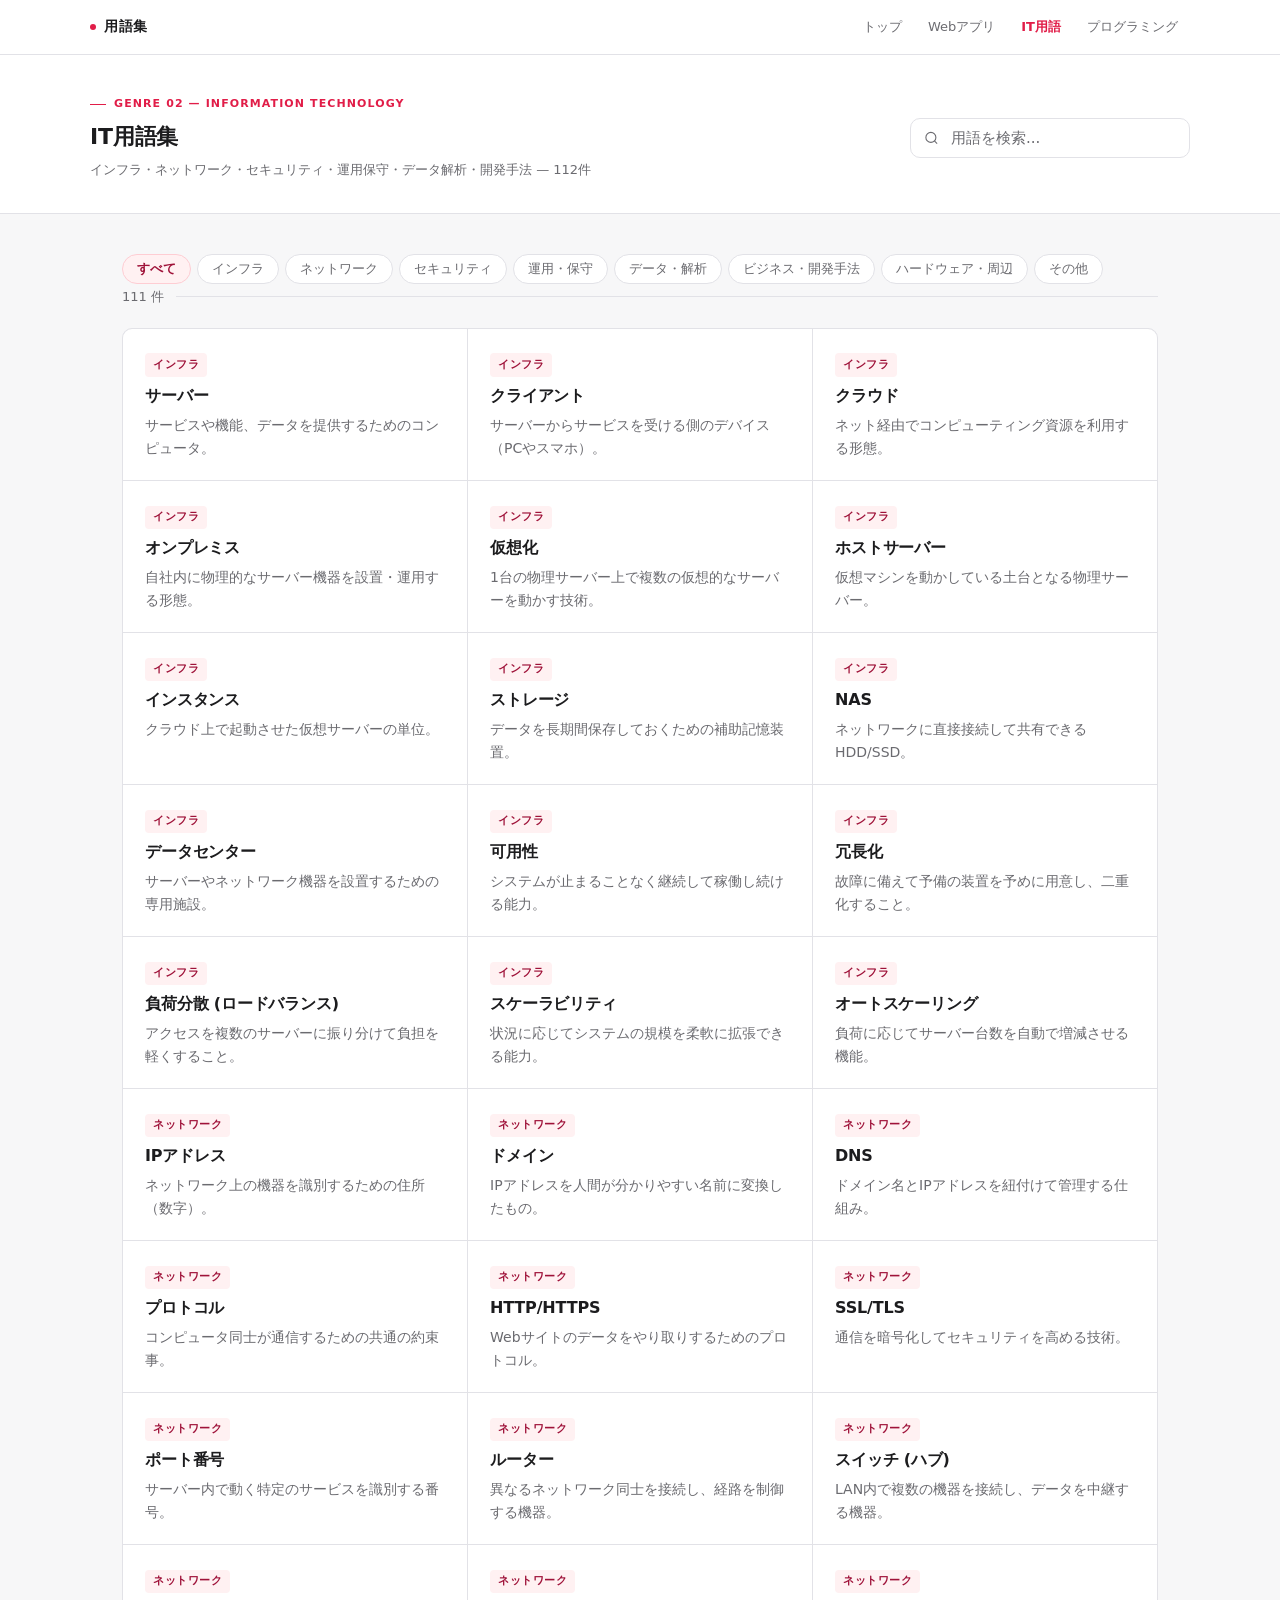
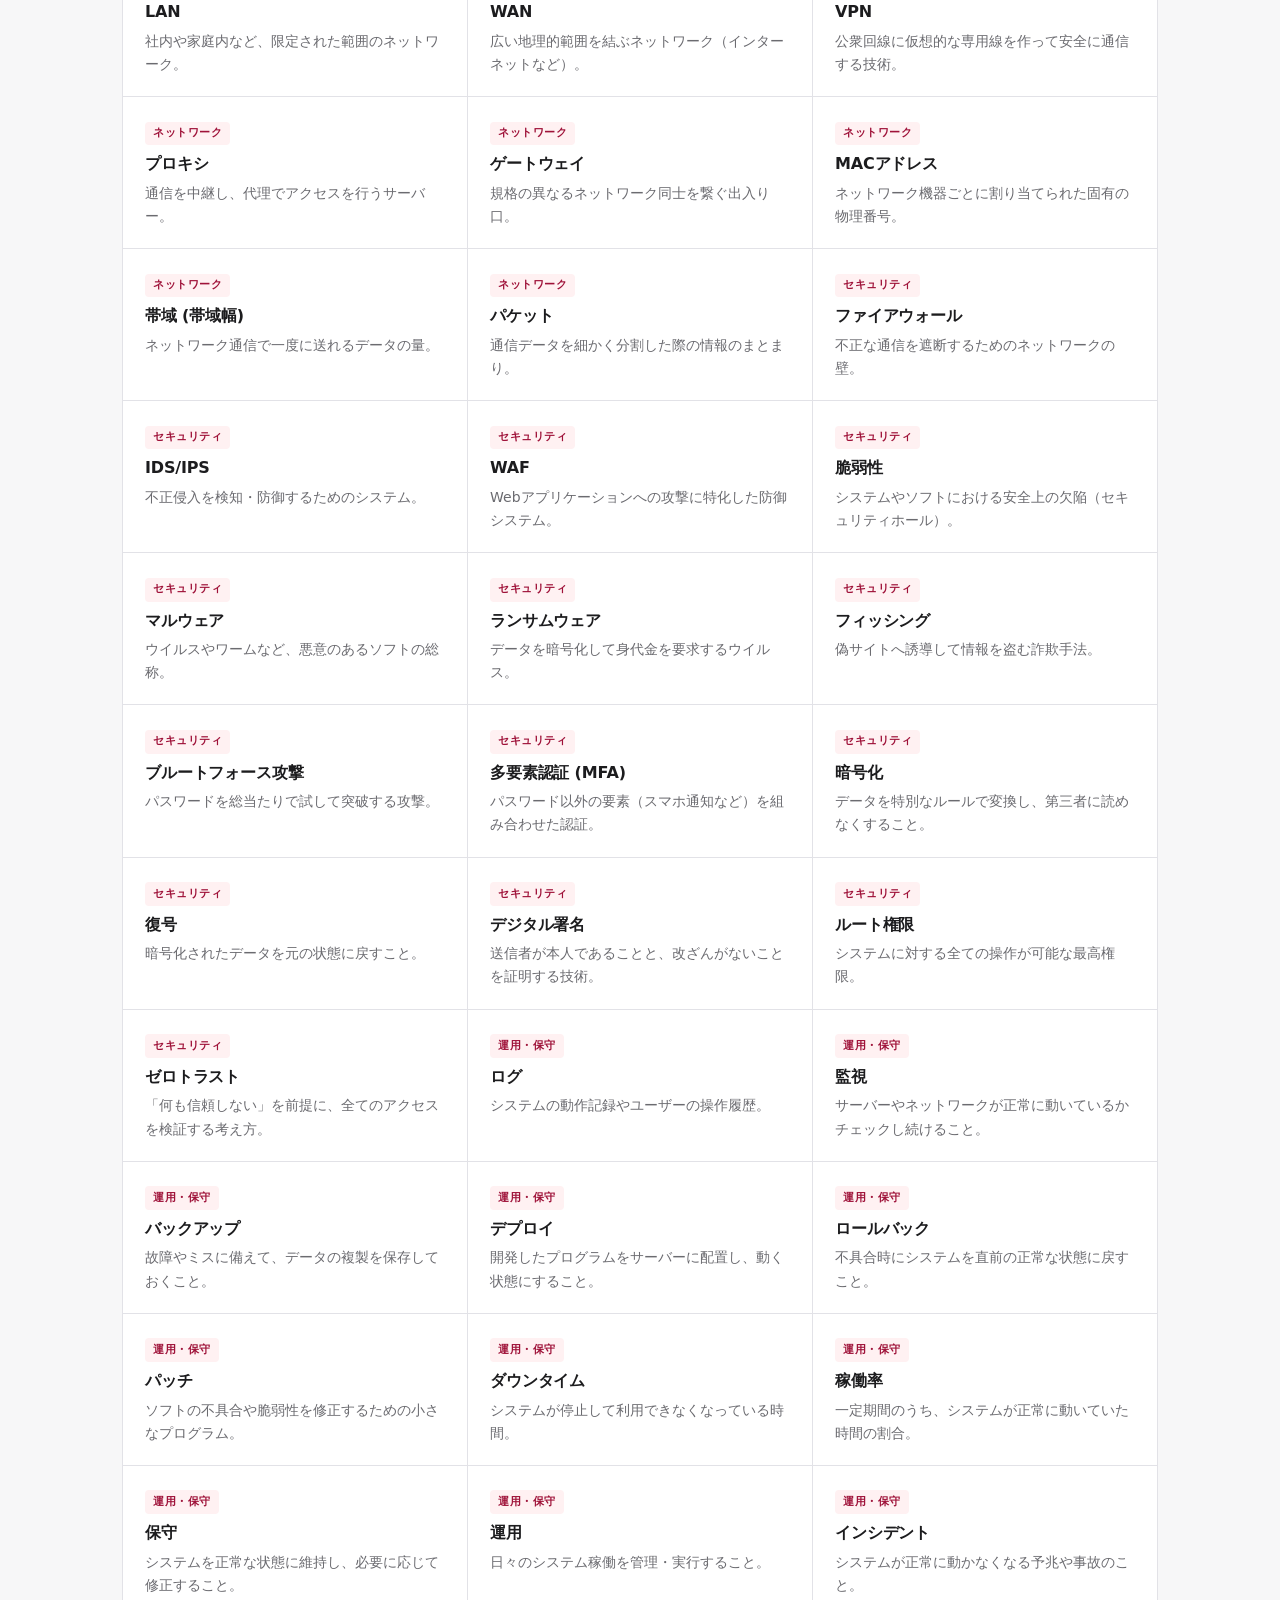
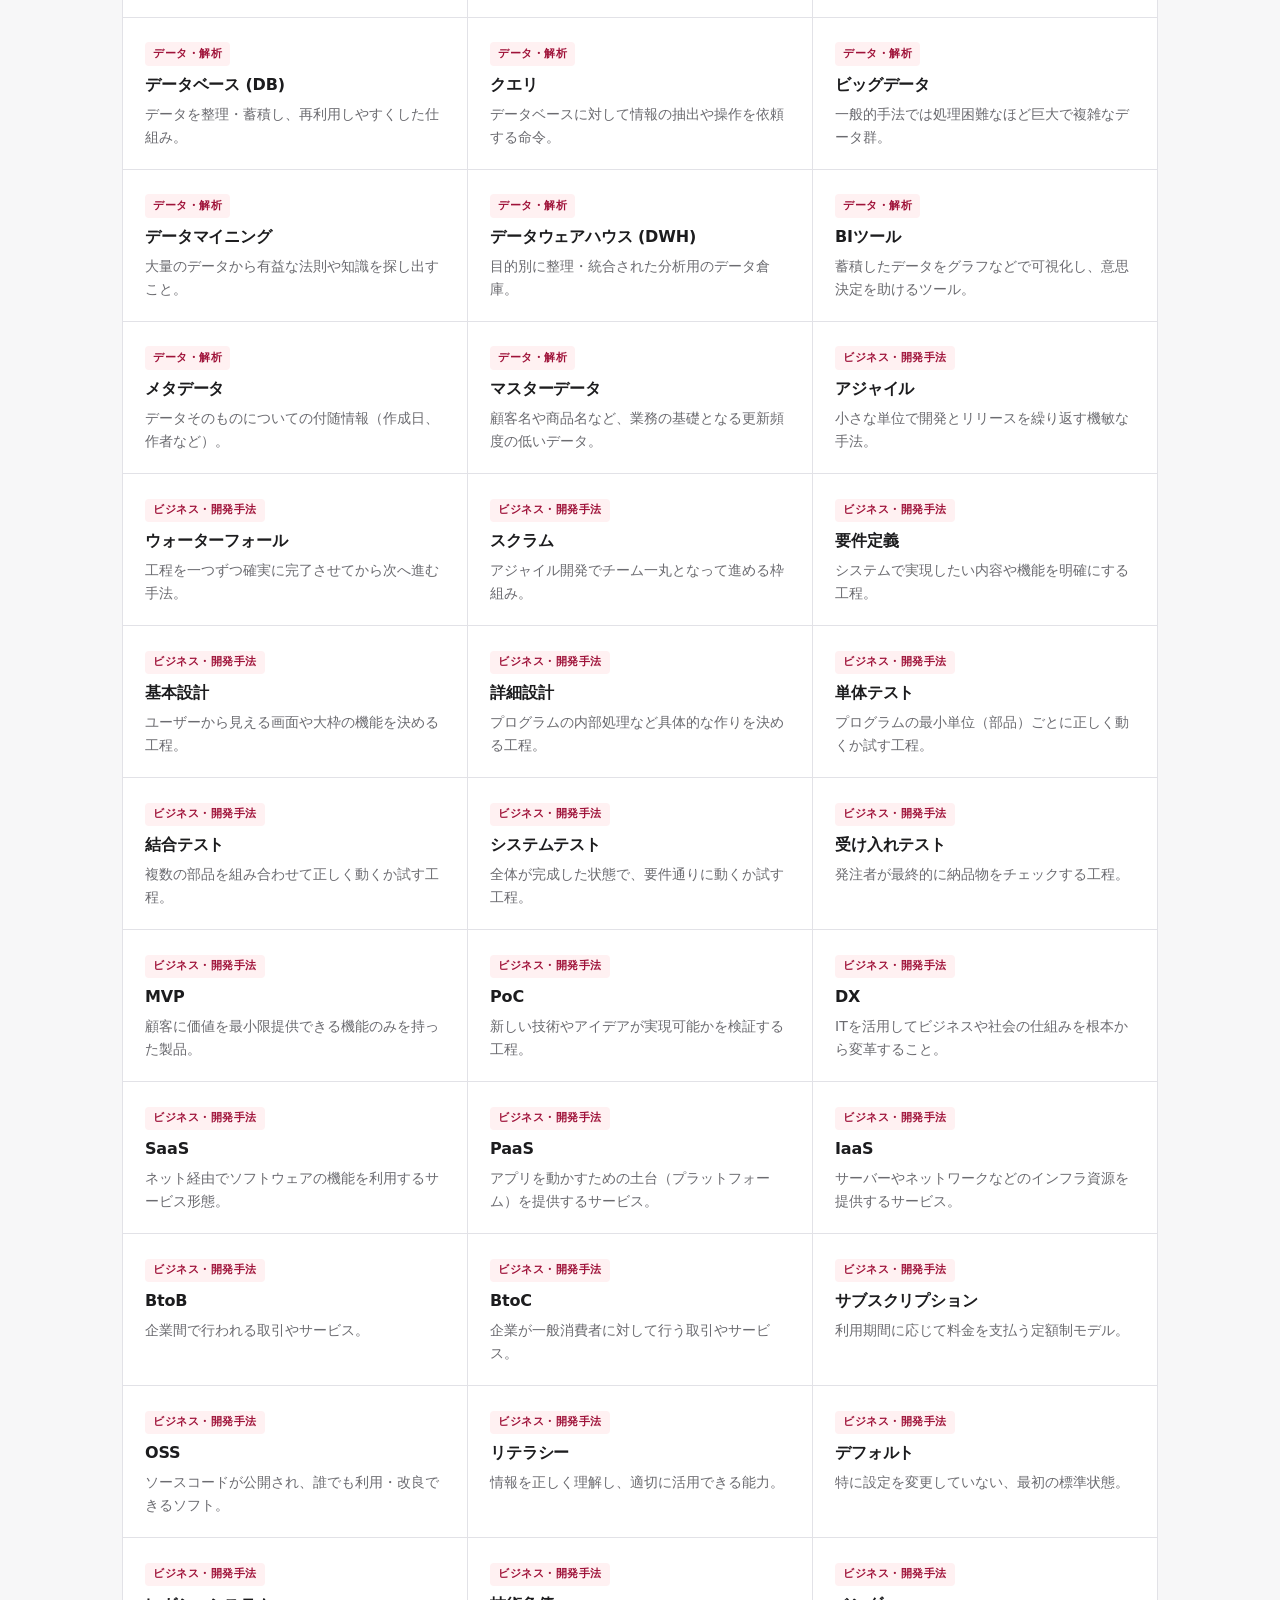
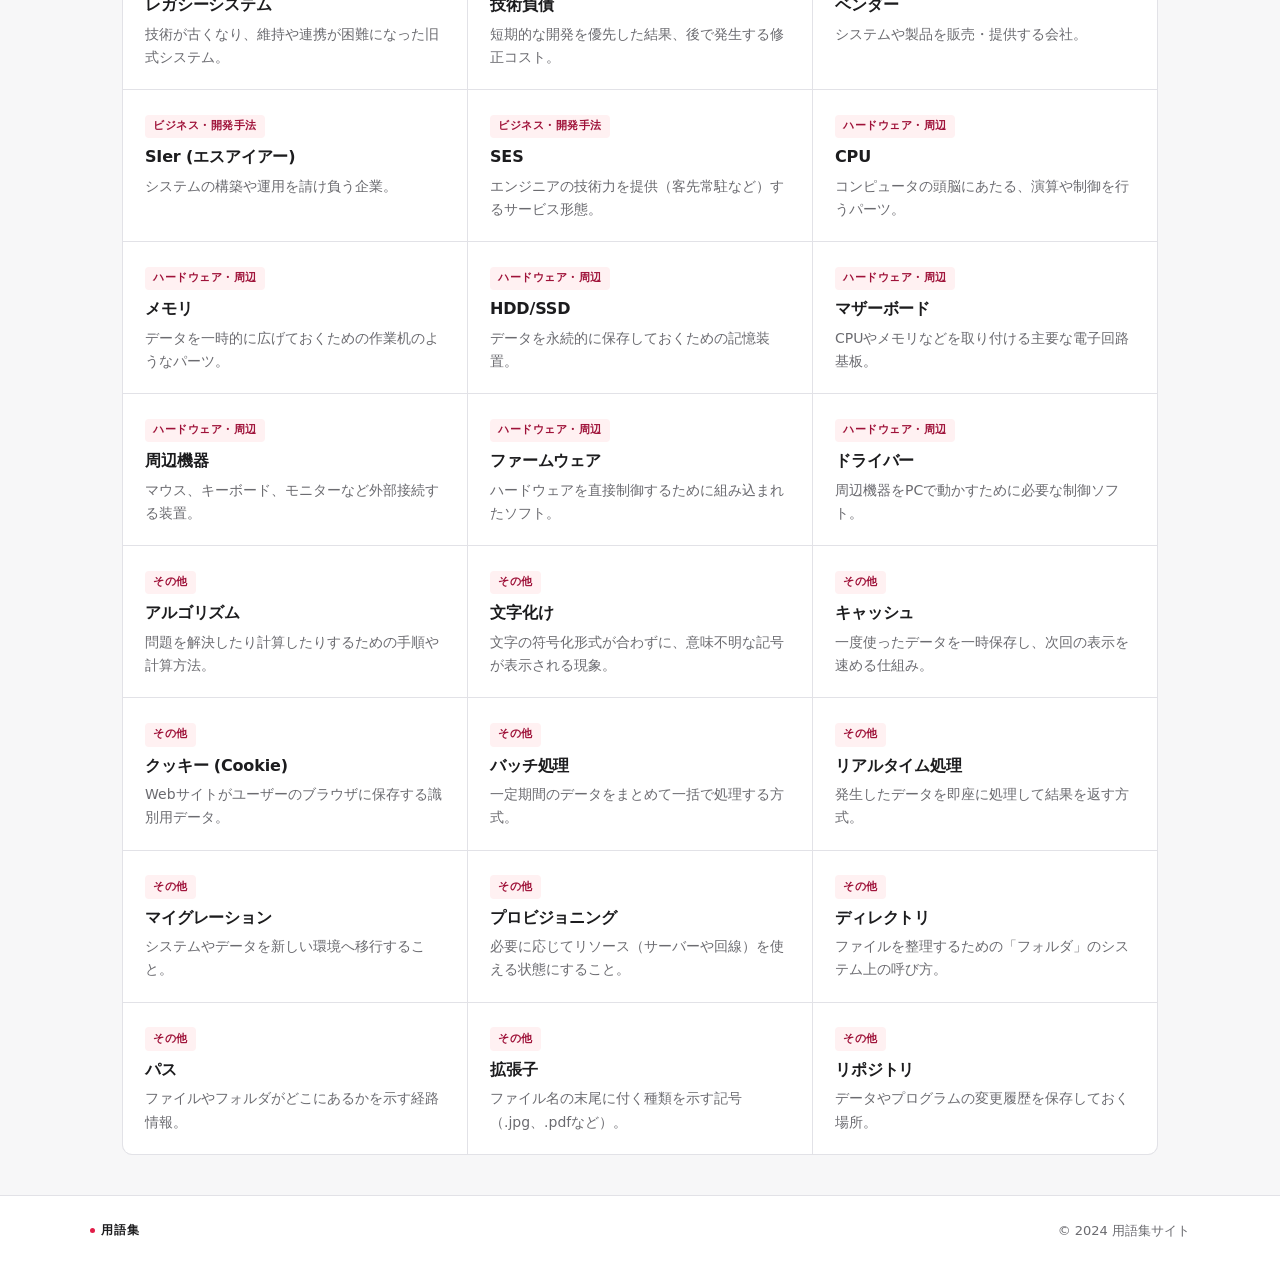
==== it.html @ d284932f "Initial commit: 用語集サイトの初期実装 - トップページ（横断検索付き） - 用語集3ページ（Webアプリ / IT用語 / プログラミング） - 全359件のデータをJSファイルとし" ====
<!DOCTYPE html>
<html lang="ja">
<head>
  <meta charset="UTF-8">
  <meta name="viewport" content="width=device-width, initial-scale=1.0">
  <title>用語集 | IT用語</title>
  <link rel="stylesheet" href="css/style.css">
</head>
<body class="page-it">
  <header>
    <div class="header-inner">
      <a class="site-title" href="index.html">用語集</a>
      <nav>
        <a href="index.html">トップ</a>
        <a href="webapp.html">Webアプリ</a>
        <a href="it.html" class="active">IT用語</a>
        <a href="programming.html">プログラミング</a>
      </nav>
    </div>
  </header>

  <section class="page-heading">
    <div class="page-heading-inner">
      <div class="page-heading__left">
        <p class="page-heading__kicker">Genre 02 — Information Technology</p>
        <h1>IT用語集</h1>
        <p class="page-heading__sub">インフラ・ネットワーク・セキュリティ・運用保守・データ解析・開発手法 — 112件</p>
      </div>
      <div class="page-heading__search">
        <div class="search-wrap">
          <input type="search" id="search" placeholder="用語を検索...">
        </div>
      </div>
    </div>
  </section>

  <main>
    <div id="filter-buttons"></div>

    <div class="result-bar">
      <span id="result-count"></span>
    </div>

    <div id="card-grid"></div>
  </main>

  <footer>
    <div class="footer-inner">
      <span class="footer-brand">用語集</span>
      <p>&copy; 2024 用語集サイト</p>
    </div>
  </footer>

  <script src="data/it-data.js"></script>
  <script>const GLOSSARY_DATA = IT_DATA;</script>
  <script src="js/glossary.js"></script>
</body>
</html>
---- css/style.css ----
/* ============================================================
   Design Tokens
   ============================================================ */
:root {
  --red:       #e11d48;
  --red-dark:  #9f1239;
  --red-light: #fff1f2;
  --red-mid:   #fecdd3;

  --ink:       #1c1c1e;
  --ink-2:     #3a3a3c;
  --muted:     #6b6b70;
  --border:    #e2e2e7;
  --bg:        #f7f7f8;
  --surface:   #ffffff;

  --radius:    10px;
  --transition: 0.18s ease;
}

/* ============================================================
   Reset & Base
   ============================================================ */
*, *::before, *::after { box-sizing: border-box; margin: 0; padding: 0; }

body {
  font-family: "Hiragino Sans", "Hiragino Kaku Gothic ProN", "Noto Sans JP",
               system-ui, -apple-system, sans-serif;
  background: var(--bg);
  color: var(--ink);
  line-height: 1.7;
  min-height: 100vh;
  display: flex;
  flex-direction: column;
  -webkit-font-smoothing: antialiased;
}

/* ============================================================
   Header
   ============================================================ */
header {
  background: var(--surface);
  border-bottom: 1px solid var(--border);
  padding: 0 2rem;
  position: sticky;
  top: 0;
  z-index: 100;
}

.header-inner {
  max-width: 1100px;
  margin: 0 auto;
  display: flex;
  align-items: center;
  gap: 2rem;
  height: 54px;
}

.site-title {
  font-size: 0.875rem;
  font-weight: 600;
  letter-spacing: 0.05em;
  text-transform: uppercase;
  text-decoration: none;
  color: var(--ink);
  white-space: nowrap;
  display: flex;
  align-items: center;
  gap: 0.5rem;
  flex-shrink: 0;
}

.site-title::before {
  content: '';
  display: block;
  width: 6px;
  height: 6px;
  border-radius: 50%;
  background: var(--red);
}

nav {
  display: flex;
  gap: 0.125rem;
  overflow-x: auto;
  scrollbar-width: none;
  margin-left: auto;
}
nav::-webkit-scrollbar { display: none; }

nav a {
  text-decoration: none;
  color: var(--muted);
  font-size: 0.8125rem;
  font-weight: 500;
  padding: 0.375rem 0.75rem;
  border-radius: 6px;
  white-space: nowrap;
  transition: color var(--transition), background var(--transition);
}
nav a:hover { color: var(--ink); background: var(--bg); }
nav a.active { color: var(--red); font-weight: 600; }

/* ============================================================
   Page intro（トップページ）
   ============================================================ */
.page-intro {
  padding: 4rem 2rem 3rem;
  border-bottom: 1px solid var(--border);
  background: var(--surface);
}

.page-intro-inner {
  max-width: 1100px;
  margin: 0 auto;
}

.page-intro__eyebrow {
  display: flex;
  align-items: center;
  gap: 0.75rem;
  font-size: 0.75rem;
  font-weight: 600;
  letter-spacing: 0.1em;
  text-transform: uppercase;
  color: var(--red);
  margin-bottom: 1.125rem;
}

.page-intro__eyebrow::before {
  content: '';
  display: block;
  width: 20px;
  height: 1.5px;
  background: var(--red);
}

.page-intro h1 {
  font-size: clamp(1.5rem, 3.5vw, 2.125rem);
  font-weight: 700;
  letter-spacing: -0.01em;
  line-height: 1.3;
  color: var(--ink);
  margin-bottom: 0.875rem;
}

.page-intro__desc {
  font-size: 0.9375rem;
  color: var(--muted);
  max-width: 480px;
  line-height: 1.75;
  margin-bottom: 1.5rem;
}

/* トップページ横断検索 */
.intro-search {
  margin-bottom: 2rem;
}

.intro-search .search-wrap { display: inline-block; width: 100%; max-width: 480px; }

.intro-search #index-search {
  width: 100%;
  max-width: 480px;
  padding: 0.75rem 1rem 0.75rem 2.75rem;
  font-size: 1rem;
}

.intro-search__hint {
  margin-top: 0.5rem;
  font-size: 0.8125rem;
  color: var(--muted);
}

.page-intro__stats {
  display: flex;
  gap: 2rem;
  flex-wrap: wrap;
  padding-top: 1.75rem;
  border-top: 1px solid var(--border);
}

.stat {
  display: flex;
  flex-direction: column;
  gap: 0.2rem;
}

.stat__num {
  font-size: 1.375rem;
  font-weight: 700;
  color: var(--ink);
  letter-spacing: -0.02em;
  line-height: 1;
}

.stat__label {
  font-size: 0.75rem;
  color: var(--muted);
  letter-spacing: 0.04em;
}

/* ============================================================
   Main
   ============================================================ */
main {
  flex: 1;
  max-width: 1100px;
  margin: 0 auto;
  padding: 2.5rem 2rem;
  width: 100%;
}

/* ============================================================
   Genre cards（トップページ）
   ============================================================ */
.genre-grid {
  display: grid;
  grid-template-columns: repeat(auto-fit, minmax(290px, 1fr));
  gap: 1rem;
}

.genre-card {
  background: var(--surface);
  border: 1px solid var(--border);
  border-top: 3px solid var(--red);
  border-radius: var(--radius);
  padding: 2rem 1.875rem;
  text-decoration: none;
  color: var(--ink);
  display: flex;
  flex-direction: column;
  gap: 0;
  box-shadow: 0 1px 4px rgba(0, 0, 0, .06);
  transition: box-shadow var(--transition), transform var(--transition), border-color var(--transition);
}

.genre-card:hover {
  box-shadow: 0 4px 16px rgba(0, 0, 0, .10);
  transform: translateY(-2px);
}

.genre-card__label {
  font-size: 0.6875rem;
  font-weight: 600;
  letter-spacing: 0.1em;
  text-transform: uppercase;
  color: var(--red);
  margin-bottom: 0.875rem;
}

.genre-card__name {
  font-size: 1.1875rem;
  font-weight: 700;
  letter-spacing: -0.01em;
  margin-bottom: 0.625rem;
  color: var(--ink);
}

.genre-card__desc {
  font-size: 0.875rem;
  color: var(--muted);
  line-height: 1.7;
  flex: 1;
  margin-bottom: 1.5rem;
}

.genre-card__footer {
  display: flex;
  align-items: center;
  justify-content: space-between;
}

.genre-card__count {
  font-size: 0.8125rem;
  font-weight: 600;
  color: var(--red);
}

.genre-card__arrow {
  font-size: 0.875rem;
  color: var(--muted);
  transition: color var(--transition), transform var(--transition);
}

.genre-card:hover .genre-card__arrow {
  color: var(--red);
  transform: translateX(4px);
}

/* ============================================================
   Page heading（用語集ページ）
   ============================================================ */
.page-heading {
  padding: 2.5rem 2rem 2rem;
  border-bottom: 1px solid var(--border);
  background: var(--surface);
}

.page-heading-inner {
  max-width: 1100px;
  margin: 0 auto;
  display: flex;
  align-items: center;
  justify-content: space-between;
  gap: 1.5rem;
  flex-wrap: wrap;
}

.page-heading__search {
  flex-shrink: 0;
}

.page-heading__search .search-wrap { display: block; }

.page-heading__search #search {
  max-width: 280px;
  width: 280px;
}

.page-heading__left {
  display: flex;
  flex-direction: column;
  gap: 0.25rem;
}

.page-heading__kicker {
  font-size: 0.6875rem;
  font-weight: 600;
  letter-spacing: 0.1em;
  text-transform: uppercase;
  color: var(--red);
  display: flex;
  align-items: center;
  gap: 0.5rem;
}

.page-heading__kicker::before {
  content: '';
  display: block;
  width: 16px;
  height: 1.5px;
  background: var(--red);
}

.page-heading h1 {
  font-size: 1.375rem;
  font-weight: 700;
  letter-spacing: -0.01em;
  color: var(--ink);
}

.page-heading__sub {
  font-size: 0.8125rem;
  color: var(--muted);
}

/* ============================================================
   Controls
   ============================================================ */
.controls {
  display: flex;
  flex-direction: column;
  gap: 0.875rem;
  margin-bottom: 1.5rem;
}

.search-wrap { position: relative; }

.search-wrap::before {
  content: '';
  position: absolute;
  left: 0.875rem;
  top: 50%;
  transform: translateY(-50%);
  width: 15px;
  height: 15px;
  background: url("data:image/svg+xml,%3Csvg xmlns='http://www.w3.org/2000/svg' fill='none' stroke='%236b6b70' stroke-width='1.75' viewBox='0 0 24 24'%3E%3Ccircle cx='11' cy='11' r='8'/%3E%3Cpath d='m21 21-4.35-4.35'/%3E%3C/svg%3E") center/contain no-repeat;
  pointer-events: none;
}

#search {
  width: 100%;
  max-width: 420px;
  padding: 0.625rem 1rem 0.625rem 2.5rem;
  border: 1px solid var(--border);
  border-radius: var(--radius);
  font-size: 0.9375rem;
  font-family: inherit;
  background: var(--surface);
  color: var(--ink);
  outline: none;
  transition: border-color var(--transition);
}

#search:focus { border-color: var(--red); }
#search::placeholder { color: var(--muted); }

#filter-buttons {
  display: flex;
  gap: 0.375rem;
  overflow-x: auto;
  padding-bottom: 2px;
  scrollbar-width: none;
}
#filter-buttons::-webkit-scrollbar { display: none; }

.filter-btn {
  padding: 0.3rem 0.875rem;
  border: 1px solid var(--border);
  background: var(--surface);
  border-radius: 100px;
  font-size: 0.8125rem;
  font-weight: 500;
  font-family: inherit;
  color: var(--muted);
  cursor: pointer;
  white-space: nowrap;
  transition: border-color var(--transition), color var(--transition), background var(--transition);
}

.filter-btn:hover { border-color: var(--red); color: var(--red); }

.filter-btn.active {
  background: var(--red-light);
  border-color: var(--red-mid);
  color: var(--red-dark);
  font-weight: 600;
}

/* ============================================================
   Result count
   ============================================================ */
.result-bar {
  display: flex;
  align-items: center;
  gap: 0.75rem;
  margin-bottom: 1.25rem;
}

#result-count {
  font-size: 0.8125rem;
  color: var(--muted);
  white-space: nowrap;
}

.result-bar::after {
  content: '';
  flex: 1;
  height: 1px;
  background: var(--border);
}

/* ============================================================
   Card grid
   ============================================================ */
#card-grid,
#index-result-grid {
  display: grid;
  grid-template-columns: repeat(auto-fill, minmax(270px, 1fr));
  gap: 1px;
  background: var(--border);
  border: 1px solid var(--border);
  border-radius: var(--radius);
  overflow: hidden;
}

/* ============================================================
   Term cards
   ============================================================ */
.card {
  background: var(--surface);
  padding: 1.25rem 1.375rem;
  transition: background var(--transition);
}

.card:hover { background: var(--red-light); }

/* ジャンルラベル（トップページ横断検索結果用） */
.card__genre {
  display: block;
  font-size: 0.6875rem;
  font-weight: 700;
  letter-spacing: 0.08em;
  text-transform: uppercase;
  color: var(--red);
  margin-bottom: 0.25rem;
}

.card__badge {
  display: inline-block;
  font-size: 0.6875rem;
  font-weight: 600;
  letter-spacing: 0.05em;
  padding: 0.15rem 0.5rem;
  border-radius: 4px;
  margin-bottom: 0.5rem;
  background: var(--badge-bg, var(--bg));
  color: var(--badge-color, var(--muted));
}

.card__term {
  font-size: 1rem;
  font-weight: 700;
  letter-spacing: -0.01em;
  line-height: 1.4;
  margin-bottom: 0.4rem;
  color: var(--ink);
}

.card__desc {
  font-size: 0.875rem;
  color: var(--muted);
  line-height: 1.65;
}

/* ============================================================
   Empty state
   ============================================================ */
.empty-state {
  grid-column: 1 / -1;
  text-align: center;
  padding: 4rem 1rem;
  color: var(--muted);
  font-size: 0.9375rem;
  background: var(--surface);
}

/* ============================================================
   Footer
   ============================================================ */
footer {
  border-top: 1px solid var(--border);
  background: var(--surface);
  padding: 1.5rem 2rem;
}

.footer-inner {
  max-width: 1100px;
  margin: 0 auto;
  display: flex;
  align-items: center;
  justify-content: space-between;
  gap: 1rem;
  flex-wrap: wrap;
}

.footer-brand {
  font-size: 0.75rem;
  font-weight: 600;
  letter-spacing: 0.08em;
  text-transform: uppercase;
  color: var(--ink);
  display: flex;
  align-items: center;
  gap: 0.4rem;
}

.footer-brand::before {
  content: '';
  width: 5px;
  height: 5px;
  border-radius: 50%;
  background: var(--red);
}

footer p { font-size: 0.8125rem; color: var(--muted); }

/* ============================================================
   Page color（全ページ統一で赤）
   ============================================================ */
body.page-webapp,
body.page-it,
body.page-programming {
  --badge-bg:    var(--red-light);
  --badge-color: var(--red-dark);
}

/* ============================================================
   Responsive
   ============================================================ */
@media (max-width: 768px) {
  .page-intro { padding: 2.5rem 1.25rem 2rem; }
  main { padding: 2rem 1.25rem; }
  .page-heading { padding: 2rem 1.25rem 1.5rem; }
}

@media (max-width: 768px) {
  .page-heading__search { width: 100%; }
  .page-heading__search #search { width: 100%; max-width: 100%; }
}

@media (max-width: 600px) {
  header { padding: 0 1.25rem; }
  .genre-grid { grid-template-columns: 1fr; }
  #card-grid,
  #index-result-grid { grid-template-columns: 1fr; }
  .footer-inner { flex-direction: column; gap: 0.5rem; }
}
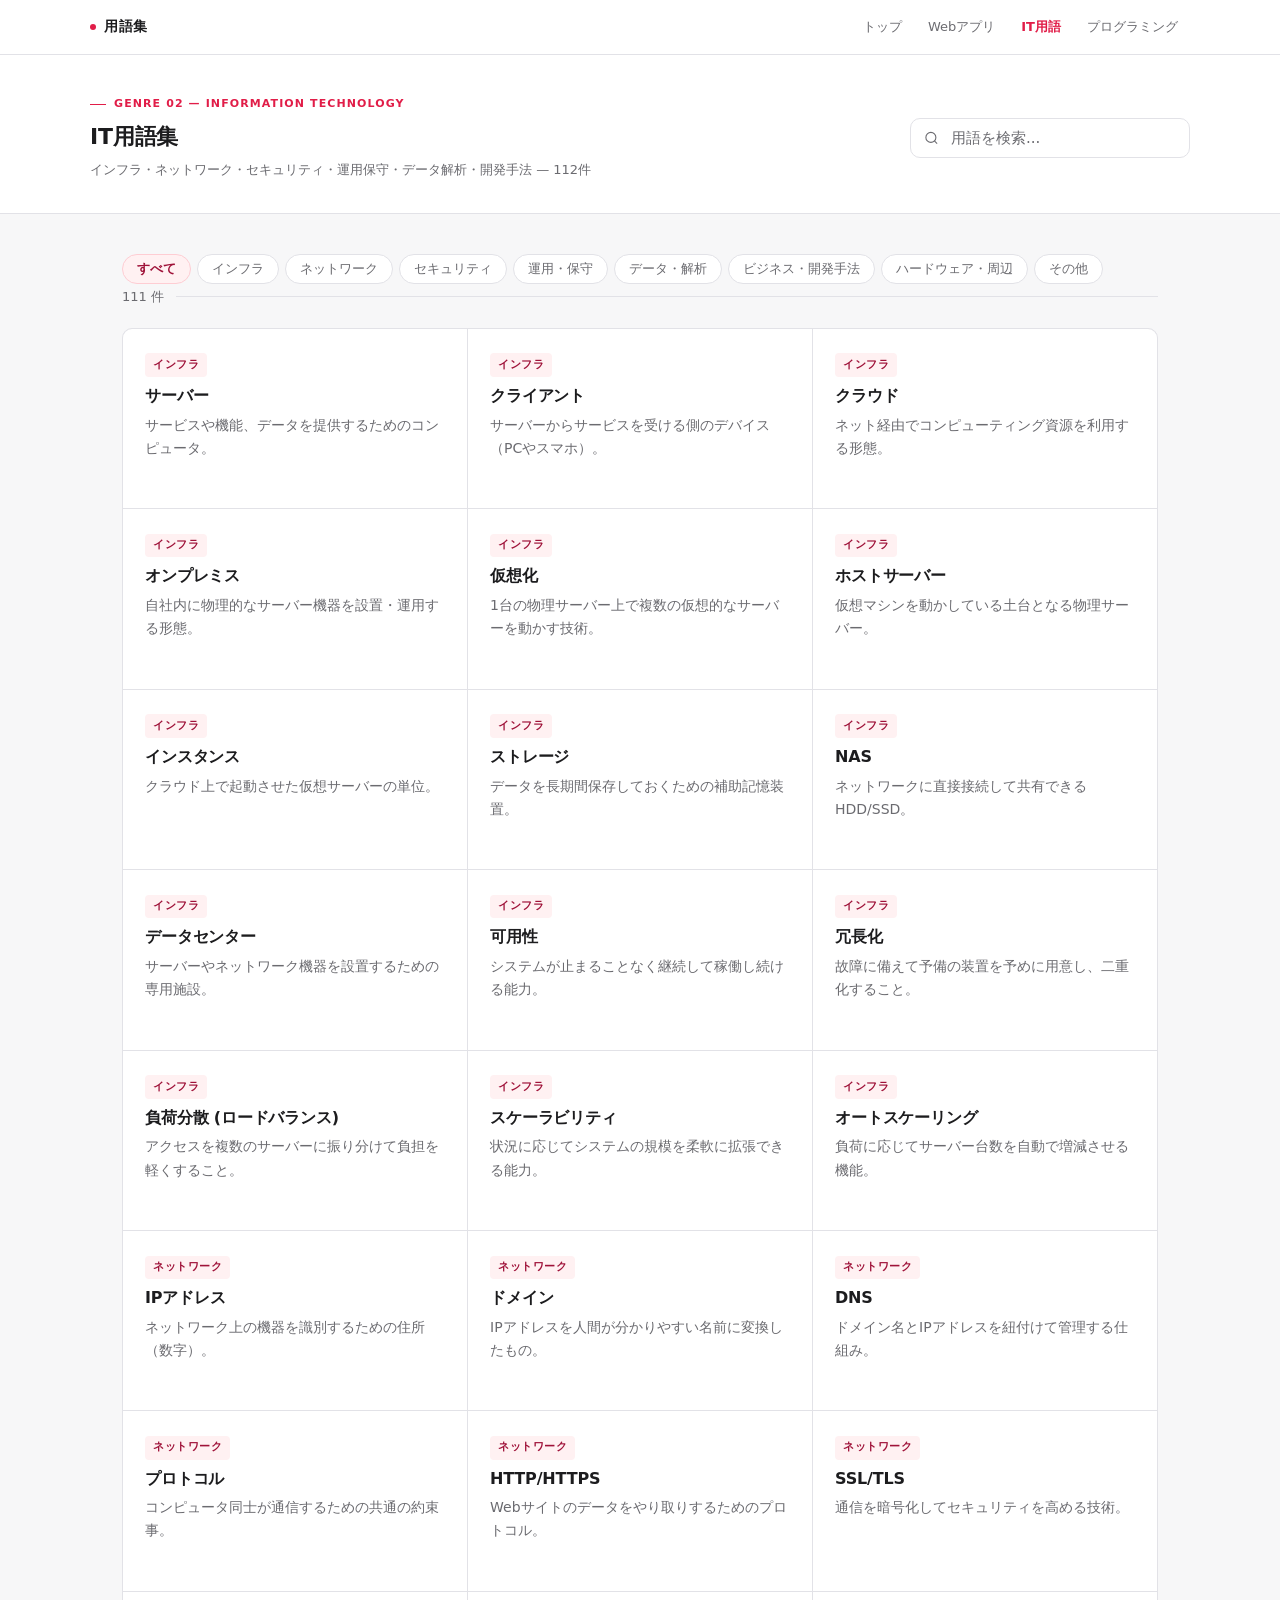
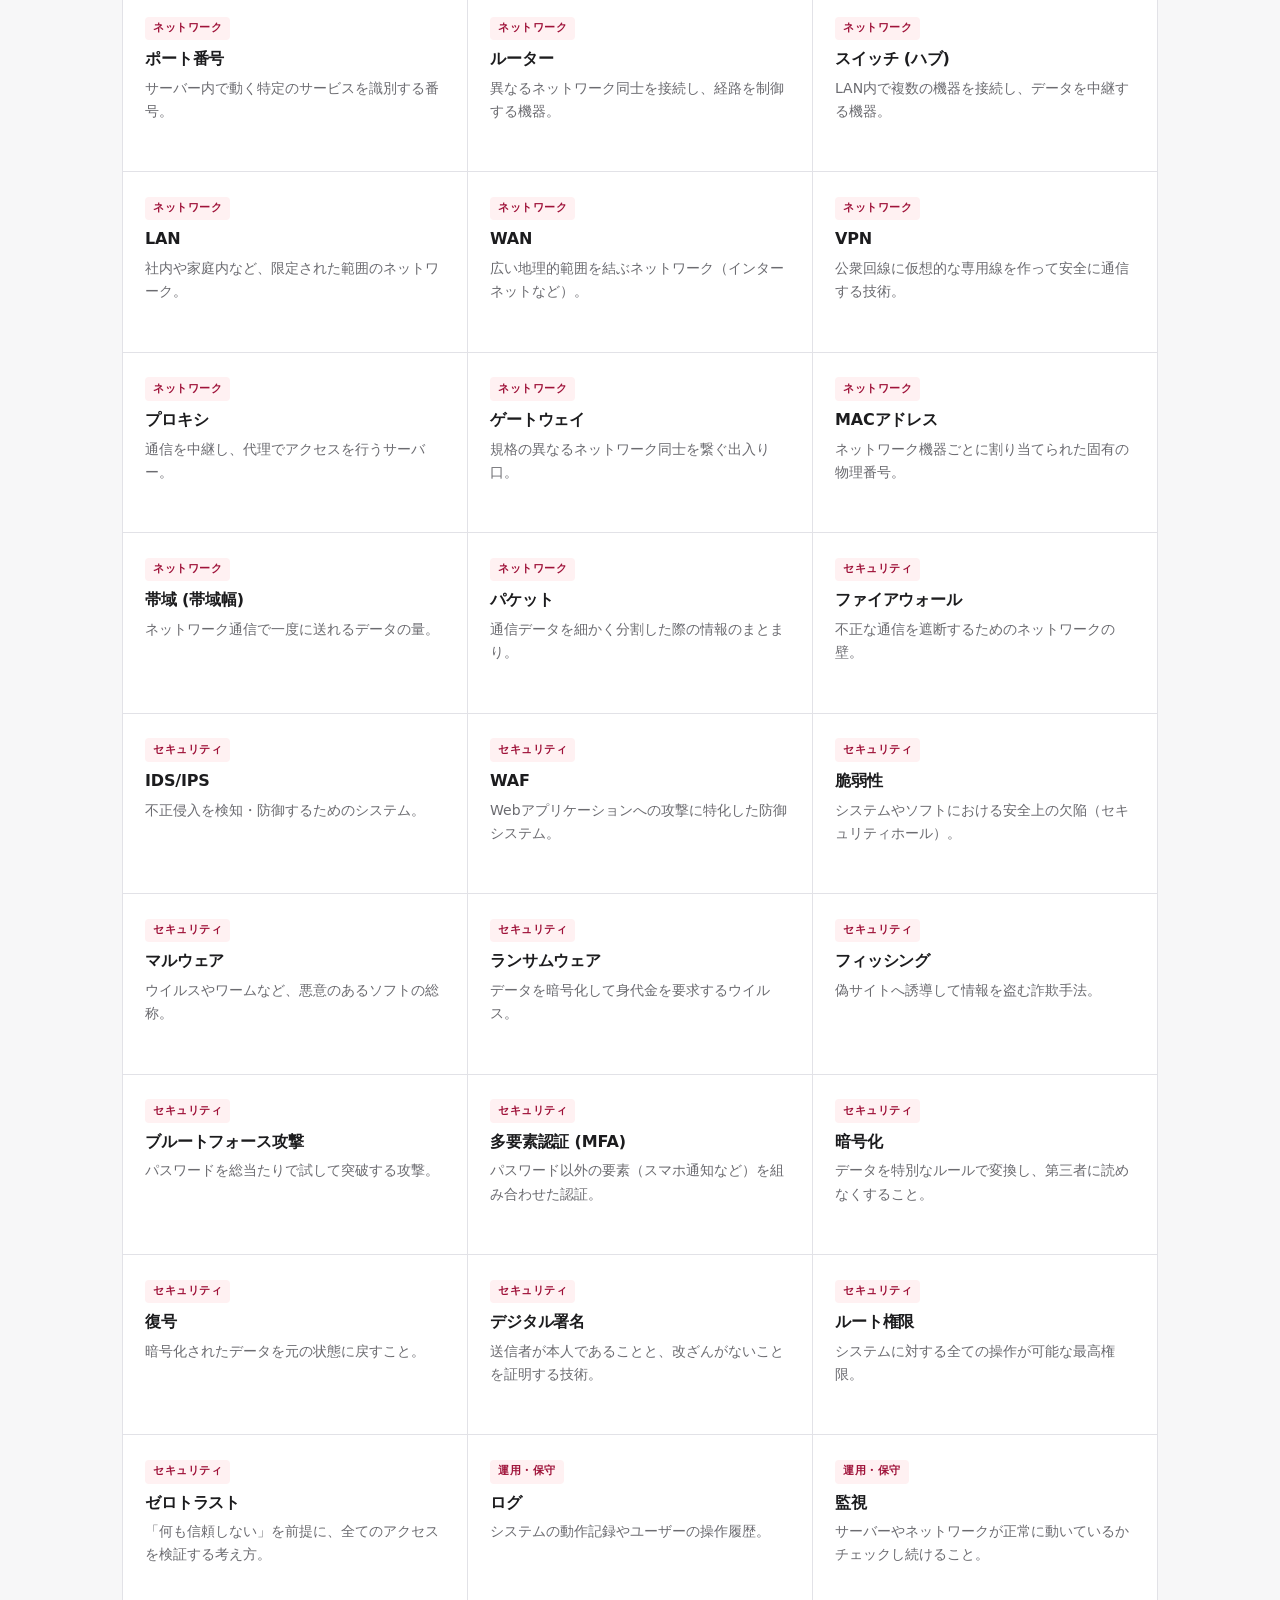
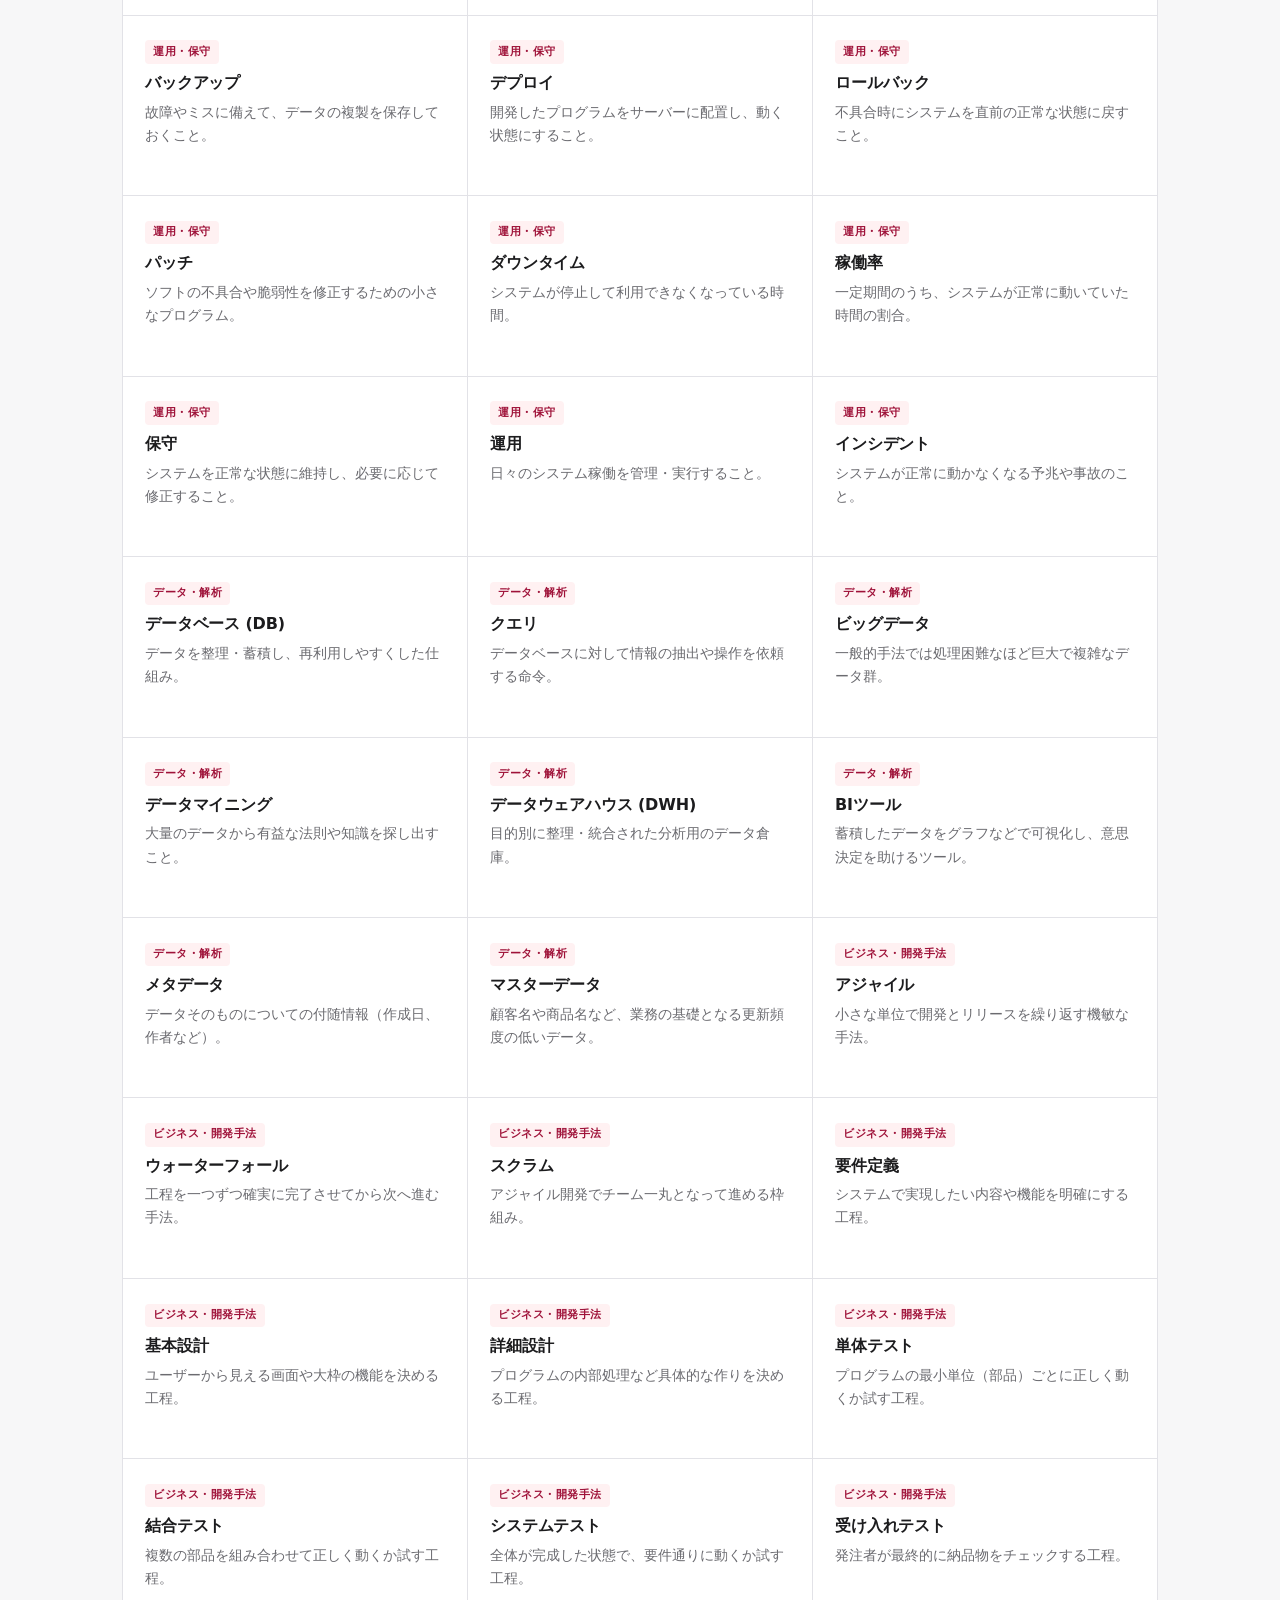
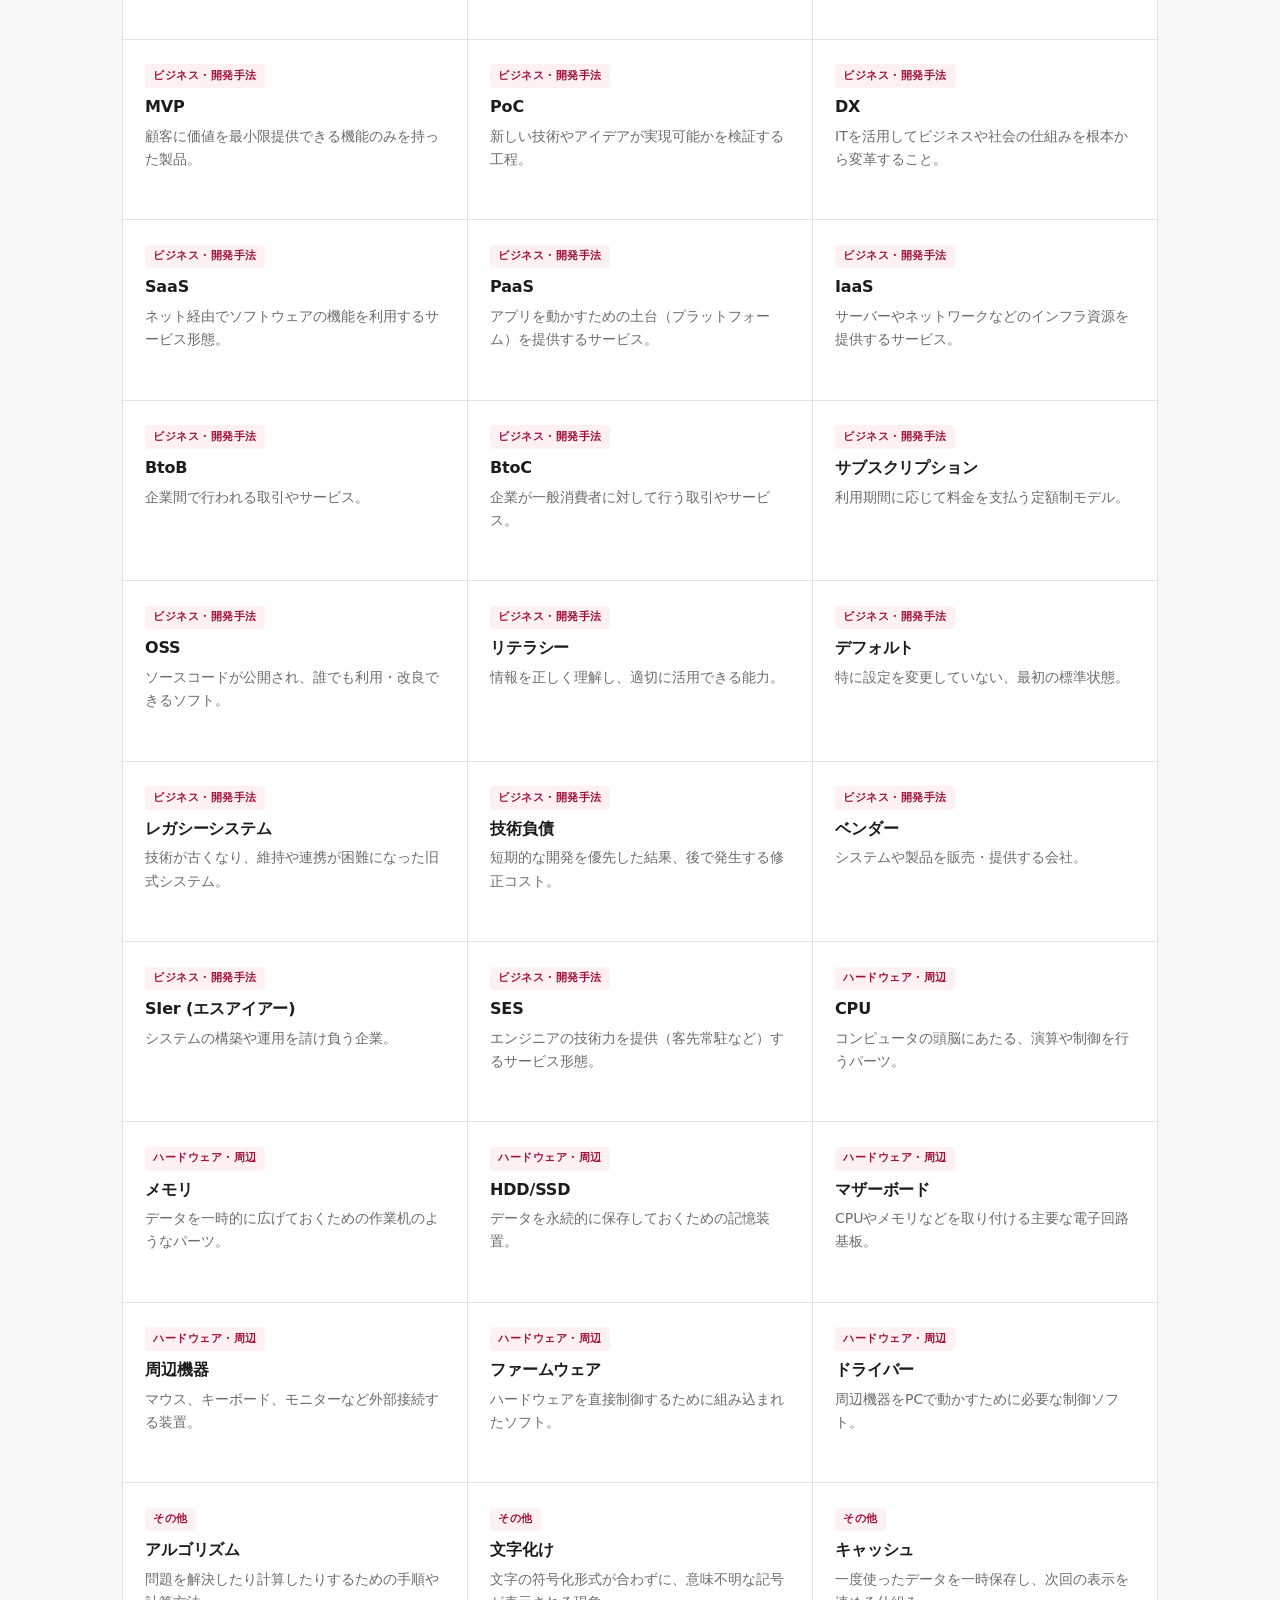
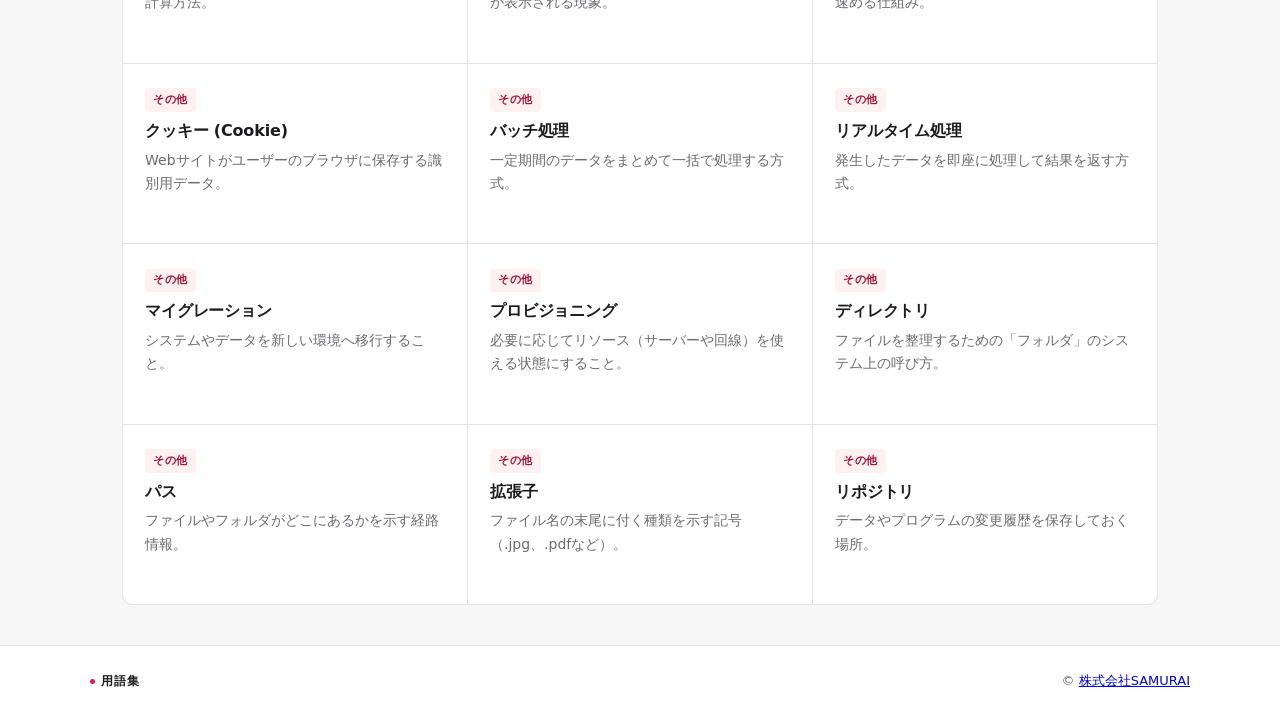
==== commit 8b31aba0: "feat: モーダル・AIへの指示例・実装例・トップページフィルター機能を追加 - 各用語カードクリックで詳細モーダルを表示（Webアプリ・IT・プログラミング全ページ） - Webアプリ用語にAIへ" ====
--- a/it.html
+++ b/it.html
@@ -47,7 +47,7 @@
   <footer>
     <div class="footer-inner">
       <span class="footer-brand">用語集</span>
-      <p>&copy; 2024 用語集サイト</p>
+      <p>&copy; <a href="https://www.sejuku.net/corp/" target="_blank" rel="noopener noreferrer">株式会社SAMURAI</a></p>
     </div>
   </footer>
 
--- a/css/style.css
+++ b/css/style.css
@@ -225,7 +225,7 @@
   border: 1px solid var(--border);
   border-top: 3px solid var(--red);
   border-radius: var(--radius);
-  padding: 2rem 1.875rem;
+  padding: 1.625rem 1.875rem;
   text-decoration: none;
   color: var(--ink);
   display: flex;
@@ -240,20 +240,11 @@
   transform: translateY(-2px);
 }
 
-.genre-card__label {
-  font-size: 0.6875rem;
-  font-weight: 600;
-  letter-spacing: 0.1em;
-  text-transform: uppercase;
-  color: var(--red);
-  margin-bottom: 0.875rem;
-}
-
 .genre-card__name {
   font-size: 1.1875rem;
   font-weight: 700;
   letter-spacing: -0.01em;
-  margin-bottom: 0.625rem;
+  margin-bottom: 0.75rem;
   color: var(--ink);
 }
 
@@ -286,6 +277,33 @@
 .genre-card:hover .genre-card__arrow {
   color: var(--red);
   transform: translateX(4px);
+}
+
+.genre-card.active {
+  border-color: var(--red);
+  border-top-width: 3px;
+  background: #fff5f5;
+  box-shadow: 0 4px 16px rgba(0, 0, 0, .10);
+}
+
+.genre-card.active .genre-card__name {
+  color: var(--red);
+}
+
+#index-category-buttons {
+  display: flex;
+  flex-wrap: wrap;
+  gap: 0.375rem;
+  margin-top: 1.25rem;
+  min-height: 0;
+}
+
+#index-category-buttons:empty {
+  margin-top: 0;
+}
+
+#index-results {
+  margin-top: 2rem;
 }
 
 /* ============================================================
@@ -577,6 +595,268 @@
 }
 
 /* ============================================================
+   Term detail modal
+   ============================================================ */
+.modal {
+  display: none;
+  position: fixed;
+  inset: 0;
+  z-index: 500;
+  align-items: center;
+  justify-content: center;
+  padding: 1.5rem;
+}
+
+.modal.is-open {
+  display: flex;
+}
+
+.modal__overlay {
+  position: absolute;
+  inset: 0;
+  background: rgba(0, 0, 0, 0.45);
+  backdrop-filter: blur(2px);
+  cursor: pointer;
+}
+
+.modal__panel {
+  position: relative;
+  background: var(--surface);
+  border-radius: 14px;
+  box-shadow: 0 20px 60px rgba(0, 0, 0, 0.18);
+  width: 100%;
+  max-width: 560px;
+  max-height: 85vh;
+  overflow-y: auto;
+  padding: 2rem 2rem 1.75rem;
+  animation: modal-in 0.22s ease;
+}
+
+@keyframes modal-in {
+  from { opacity: 0; transform: translateY(12px) scale(0.97); }
+  to   { opacity: 1; transform: translateY(0)    scale(1);    }
+}
+
+.modal__header {
+  margin-bottom: 1rem;
+}
+
+.modal__badge {
+  display: inline-block;
+  font-size: 0.6875rem;
+  font-weight: 600;
+  letter-spacing: 0.05em;
+  padding: 0.15rem 0.5rem;
+  border-radius: 4px;
+  margin-bottom: 0.625rem;
+  background: var(--red-light);
+  color: var(--red-dark);
+}
+
+.modal__term {
+  font-size: 1.375rem;
+  font-weight: 700;
+  letter-spacing: -0.01em;
+  line-height: 1.3;
+  color: var(--ink);
+}
+
+.modal__desc {
+  font-size: 0.875rem;
+  color: var(--muted);
+  line-height: 1.7;
+  padding-bottom: 1rem;
+  border-bottom: 1px solid var(--border);
+  margin-bottom: 1rem;
+}
+
+.modal__detail-label {
+  font-size: 0.6875rem;
+  font-weight: 700;
+  letter-spacing: 0.08em;
+  text-transform: uppercase;
+  color: var(--red);
+  margin-bottom: 0.5rem;
+  display: flex;
+  align-items: center;
+  gap: 0.4rem;
+}
+
+.modal__detail-label::before {
+  content: '';
+  display: block;
+  width: 14px;
+  height: 1.5px;
+  background: var(--red);
+}
+
+.modal__detail {
+  font-size: 0.9375rem;
+  color: var(--ink-2);
+  line-height: 1.8;
+}
+
+.modal__code-block {
+  margin-top: 1.25rem;
+  border-radius: 8px;
+  overflow: hidden;
+  border: 1px solid #334155;
+}
+
+.modal__code-header {
+  display: flex;
+  align-items: center;
+  justify-content: space-between;
+  padding: 0.45rem 0.875rem;
+  background: #1e293b;
+}
+
+.modal__code-label {
+  font-size: 0.6875rem;
+  font-weight: 700;
+  letter-spacing: 0.08em;
+  text-transform: uppercase;
+  color: #94a3b8;
+}
+
+.modal__code-copy {
+  font-size: 0.75rem;
+  font-weight: 600;
+  color: #94a3b8;
+  background: transparent;
+  border: 1px solid #475569;
+  border-radius: 4px;
+  padding: 0.15rem 0.55rem;
+  cursor: pointer;
+  transition: background var(--transition), color var(--transition), border-color var(--transition);
+  white-space: nowrap;
+}
+
+.modal__code-copy:hover {
+  background: #334155;
+  color: #e2e8f0;
+  border-color: #64748b;
+}
+
+.modal__code-pre {
+  margin: 0;
+  padding: 1rem 1.125rem;
+  background: #0f172a;
+  overflow-x: auto;
+}
+
+.modal__code-pre code {
+  font-family: 'SFMono-Regular', Consolas, 'Liberation Mono', Menlo, monospace;
+  font-size: 0.8125rem;
+  line-height: 1.7;
+  color: #e2e8f0;
+  white-space: pre;
+}
+
+.modal__ai-block {
+  margin-top: 1.25rem;
+  padding: 1rem 1.125rem;
+  background: #f0fdf4;
+  border: 1px solid #bbf7d0;
+  border-radius: 8px;
+  position: relative;
+}
+
+.modal__ai-label {
+  font-size: 0.6875rem;
+  font-weight: 700;
+  letter-spacing: 0.08em;
+  text-transform: uppercase;
+  color: #16a34a;
+  margin-bottom: 0.5rem;
+  display: flex;
+  align-items: center;
+  gap: 0.4rem;
+}
+
+.modal__ai-label::before {
+  content: '';
+  display: block;
+  width: 14px;
+  height: 1.5px;
+  background: #16a34a;
+}
+
+.modal__ai-prompt {
+  font-size: 0.875rem;
+  color: #166534;
+  line-height: 1.75;
+  padding-right: 5rem;
+}
+
+.modal__ai-copy {
+  position: absolute;
+  top: 0.875rem;
+  right: 0.875rem;
+  font-size: 0.75rem;
+  font-weight: 600;
+  color: #16a34a;
+  background: #ffffff;
+  border: 1px solid #86efac;
+  border-radius: 4px;
+  padding: 0.2rem 0.65rem;
+  cursor: pointer;
+  transition: background var(--transition), color var(--transition);
+  white-space: nowrap;
+}
+
+.modal__ai-copy:hover {
+  background: #16a34a;
+  color: #ffffff;
+}
+
+.modal__close {
+  position: absolute;
+  top: 1rem;
+  right: 1rem;
+  width: 32px;
+  height: 32px;
+  border: none;
+  background: var(--bg);
+  border-radius: 50%;
+  cursor: pointer;
+  font-size: 0.875rem;
+  color: var(--muted);
+  display: flex;
+  align-items: center;
+  justify-content: center;
+  transition: background var(--transition), color var(--transition);
+  line-height: 1;
+  padding: 0;
+}
+
+.modal__close:hover {
+  background: var(--red-light);
+  color: var(--red);
+}
+
+/* card clickable hint */
+.card.has-detail {
+  cursor: pointer;
+}
+
+.card.has-detail::after {
+  content: '詳細 →';
+  display: block;
+  margin-top: 0.5rem;
+  font-size: 0.75rem;
+  color: var(--red);
+  font-weight: 600;
+  letter-spacing: 0.03em;
+  opacity: 0;
+  transition: opacity var(--transition);
+}
+
+.card.has-detail:hover::after {
+  opacity: 1;
+}
+
+/* ============================================================
    Responsive
    ============================================================ */
 @media (max-width: 768px) {
